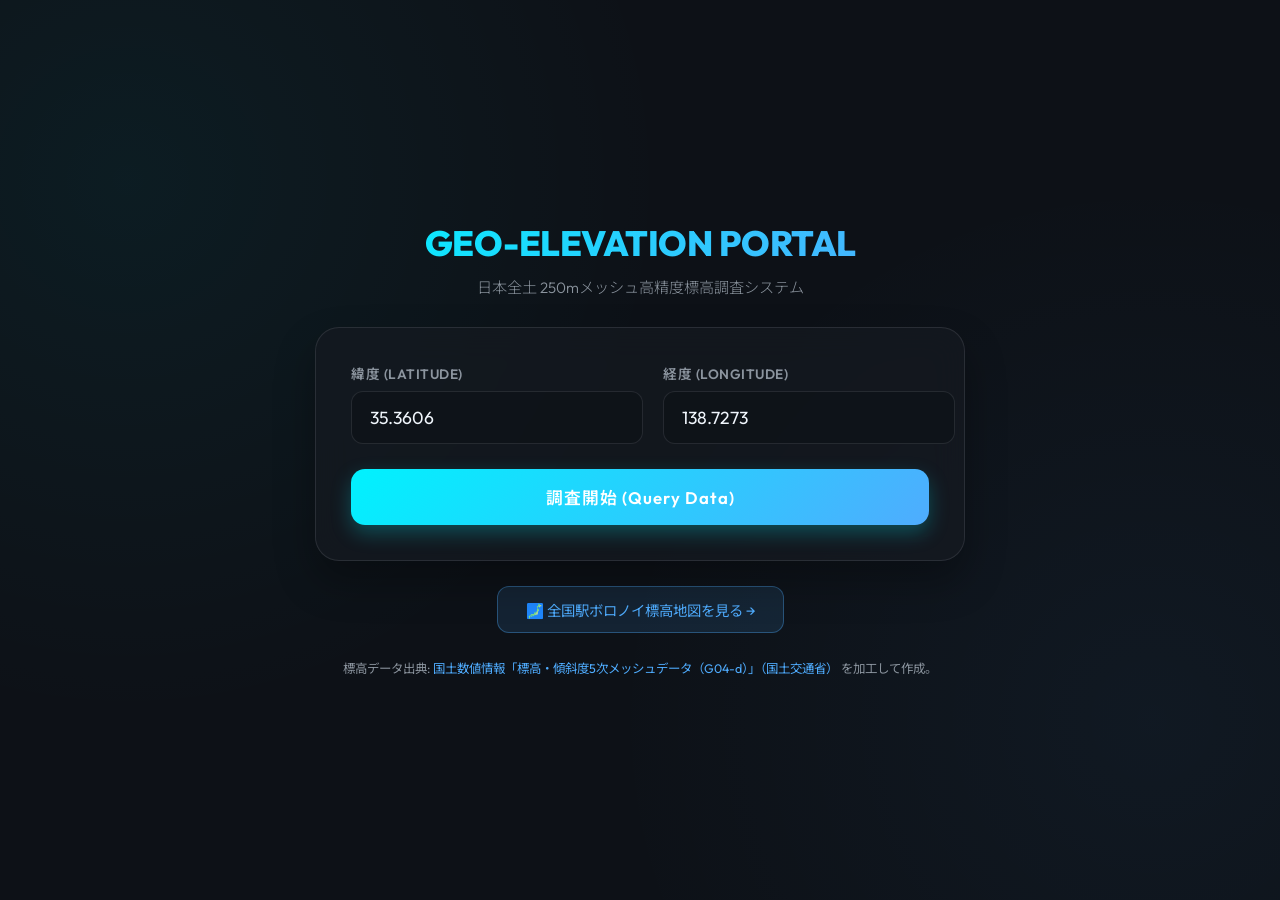
==== docs/index.html @ 61738df4 "Initial commit: Japan station elevation Voronoi map - Elevation search API (server.py / cloud_functi" ====
<!DOCTYPE html>
<html lang="ja">
<head>
    <meta charset="UTF-8">
    <meta name="viewport" content="width=device-width, initial-scale=1.0">
    <title>日本全国250mメッシュ標高調査システム</title>
    <link href="https://fonts.googleapis.com/css2?family=Outfit:wght@300;400;600;800&family=Noto+Sans+JP:wght@300;400;700&display=swap" rel="stylesheet">
    <style>
        :root {
            --bg-color: #0d1117;
            --card-bg: rgba(22, 27, 34, 0.7);
            --border-color: rgba(240, 246, 252, 0.1);
            --primary-glow: linear-gradient(135deg, #00f2fe 0%, #4facfe 100%);
            --accent-glow: linear-gradient(135deg, #ff0844 0%, #ffb199 100%);
            --text-main: #f0f6fc;
            --text-sub: #8b949e;
        }
        * { box-sizing: border-box; margin: 0; padding: 0; }
        body {
            font-family: 'Outfit', 'Noto Sans JP', sans-serif;
            background-color: var(--bg-color);
            background-image: radial-gradient(circle at 10% 20%, rgba(0, 242, 254, 0.05) 0%, transparent 40%),
                              radial-gradient(circle at 90% 80%, rgba(79, 172, 254, 0.05) 0%, transparent 40%);
            color: var(--text-main);
            min-height: 100vh;
            display: flex;
            justify-content: center;
            align-items: center;
            padding: 20px;
            overflow-x: hidden;
        }
        .container { width: 100%; max-width: 650px; z-index: 10; }
        header { text-align: center; margin-bottom: 30px; animation: fadeInDown 0.8s cubic-bezier(0.16, 1, 0.3, 1); }
        header h1 {
            font-size: 2.2rem; font-weight: 800;
            background: linear-gradient(120deg, #00f2fe, #4facfe, #00f2fe);
            background-size: 200% auto;
            -webkit-background-clip: text; -webkit-text-fill-color: transparent;
            margin-bottom: 10px; letter-spacing: -0.5px; animation: shine 4s linear infinite;
        }
        header p { font-size: 0.95rem; color: var(--text-sub); font-weight: 300; }
        .card {
            background: var(--card-bg); backdrop-filter: blur(16px); -webkit-backdrop-filter: blur(16px);
            border: 1px solid var(--border-color); border-radius: 24px; padding: 35px;
            box-shadow: 0 20px 40px rgba(0, 0, 0, 0.3);
            animation: fadeInUp 0.8s cubic-bezier(0.16, 1, 0.3, 1); margin-bottom: 25px;
        }
        .form-grid { display: grid; grid-template-columns: 1fr 1fr; gap: 20px; margin-bottom: 25px; }
        .input-group { display: flex; flex-direction: column; gap: 8px; }
        .input-group label {
            font-size: 0.85rem; color: var(--text-sub); font-weight: 600;
            letter-spacing: 0.5px; text-transform: uppercase;
        }
        .input-group input {
            background: rgba(13, 17, 23, 0.6); border: 1px solid var(--border-color);
            border-radius: 12px; padding: 14px 18px; font-size: 1.1rem; color: var(--text-main);
            font-family: inherit; transition: all 0.3s cubic-bezier(0.16, 1, 0.3, 1);
        }
        .input-group input:focus {
            outline: none; border-color: #4facfe; box-shadow: 0 0 15px rgba(79, 172, 254, 0.2);
            background: rgba(13, 17, 23, 0.8);
        }
        .btn-submit {
            width: 100%; background: var(--primary-glow); border: none; border-radius: 14px;
            padding: 16px; color: #ffffff; font-size: 1.05rem; font-weight: 600; font-family: inherit;
            cursor: pointer; box-shadow: 0 8px 20px rgba(0, 242, 254, 0.25);
            transition: all 0.3s cubic-bezier(0.16, 1, 0.3, 1); letter-spacing: 1px;
        }
        .btn-submit:hover { transform: translateY(-2px); box-shadow: 0 12px 28px rgba(0, 242, 254, 0.35); filter: brightness(1.1); }
        .btn-submit:active { transform: translateY(0); }
        .result-container {
            display: none; margin-top: 30px; padding-top: 25px;
            border-top: 1px solid var(--border-color); animation: fadeIn 0.5s cubic-bezier(0.16, 1, 0.3, 1);
        }
        .result-title {
            font-size: 0.9rem; color: var(--text-sub); font-weight: 600; text-transform: uppercase;
            letter-spacing: 1px; margin-bottom: 20px; display: flex; align-items: center; gap: 8px;
        }
        .result-title::before {
            content: ''; display: inline-block; width: 6px; height: 6px;
            border-radius: 50%; background-color: #00f2fe;
        }
        .result-grid { display: grid; grid-template-columns: 1fr 1fr; gap: 20px; }
        .result-box {
            background: rgba(13, 17, 23, 0.4); border: 1px solid var(--border-color);
            border-radius: 16px; padding: 20px; position: relative; overflow: hidden;
        }
        .result-box::after { content: ''; position: absolute; top: 0; left: 0; width: 4px; height: 100%; }
        .result-box.average::after { background: var(--primary-glow); }
        .result-box.minimum::after { background: var(--accent-glow); }
        .result-label { font-size: 0.8rem; color: var(--text-sub); margin-bottom: 8px; font-weight: 400; }
        .result-val { font-size: 2.2rem; font-weight: 800; letter-spacing: -1px; }
        .result-unit { font-size: 1rem; font-weight: 400; color: var(--text-sub); margin-left: 4px; }
        .ocean-tag {
            grid-column: span 2; background: rgba(79, 172, 254, 0.1);
            border: 1px dashed rgba(79, 172, 254, 0.3); border-radius: 12px;
            padding: 12px; text-align: center; font-size: 0.9rem; color: #00f2fe;
        }
        .credit {
            text-align: center; margin-top: 25px; font-size: 0.78rem; line-height: 1.7; color: var(--text-sub);
        }
        .credit a { color: #4facfe; text-decoration: none; }
        .credit a:hover { text-decoration: underline; }
        @keyframes shine { to { background-position: 200% auto; } }
        @keyframes fadeInDown { from { opacity: 0; transform: translateY(-20px); } to { opacity: 1; transform: translateY(0); } }
        @keyframes fadeInUp { from { opacity: 0; transform: translateY(30px); } to { opacity: 1; transform: translateY(0); } }
        @keyframes fadeIn { from { opacity: 0; } to { opacity: 1; } }
    </style>
</head>
<body>
    <div class="container">
        <header>
            <h1>GEO-ELEVATION PORTAL</h1>
            <p>日本全土 250mメッシュ高精度標高調査システム</p>
        </header>

        <main>
            <div class="card">
                <form id="searchForm" onsubmit="searchElevation(event)">
                    <div class="form-grid">
                        <div class="input-group">
                            <label for="lat">緯度 (Latitude)</label>
                            <input type="number" id="lat" name="lat" step="any" min="20.0" max="46.0" placeholder="例: 35.3606" required>
                        </div>
                        <div class="input-group">
                            <label for="lon">経度 (Longitude)</label>
                            <input type="number" id="lon" name="lon" step="any" min="122.0" max="155.0" placeholder="例: 138.7273" required>
                        </div>
                    </div>
                    <button type="submit" class="btn-submit">調査開始 (Query Data)</button>
                </form>

                <div class="result-container" id="resultContainer">
                    <div class="result-title">調査結果 (Search Results)</div>
                    <div class="result-grid" id="resultGrid"></div>
                </div>
            </div>

            <!-- ボロノイ地図へのリンク -->
            <div style="text-align:center; margin-top:20px;">
                <a href="voronoi.html" style="
                    display:inline-block; padding:12px 28px;
                    background:rgba(79,172,254,0.12);
                    border:1px solid rgba(79,172,254,0.35);
                    border-radius:12px; color:#4facfe;
                    font-size:0.9rem; text-decoration:none;
                    transition:background 0.2s;
                " onmouseover="this.style.background='rgba(79,172,254,0.22)'"
                   onmouseout="this.style.background='rgba(79,172,254,0.12)'">
                    🗾 全国駅ボロノイ標高地図を見る →
                </a>
            </div>

            <footer class="credit">
                標高データ出典:
                <a href="https://nlftp.mlit.go.jp/ksj/gml/datalist/KsjTmplt-G04-d.html" target="_blank" rel="noopener">
                    国土数値情報「標高・傾斜度5次メッシュデータ（G04-d）」（国土交通省）
                </a>
                を加工して作成。
            </footer>
        </main>
    </div>

    <script>
        // ▼▼▼ デプロイ後、Cloud Function のトリガーURLに書き換えてください ▼▼▼
        // 例: https://asia-northeast1-PROJECT_ID.cloudfunctions.net/elevation
        const API_BASE = "https://REGION-PROJECT_ID.cloudfunctions.net/elevation";
        // ▲▲▲ 第2世代の場合は Cloud Run の *.run.app URL になることがあります ▲▲▲

        document.getElementById('lat').value = "35.3606";
        document.getElementById('lon').value = "138.7273";

        function searchElevation(event) {
            event.preventDefault();
            const lat = document.getElementById('lat').value;
            const lon = document.getElementById('lon').value;
            const btn = document.querySelector('.btn-submit');

            btn.textContent = 'データ解析中...';
            btn.disabled = true;

            const url = `${API_BASE}?lat=${encodeURIComponent(lat)}&lon=${encodeURIComponent(lon)}`;

            fetch(url)
                .then(response => response.json())
                .then(res => {
                    btn.textContent = '調査開始 (Query Data)';
                    btn.disabled = false;

                    const container = document.getElementById('resultContainer');
                    const grid = document.getElementById('resultGrid');
                    container.style.display = 'block';
                    grid.innerHTML = '';

                    if (res.status === 'success') {
                        const data = res.data;
                        if (data.is_ocean) {
                            grid.innerHTML = `
                                <div class="ocean-tag">
                                    🌊 指定された座標は「海域」または「未計測領域」です (標高データがありません)。
                                </div>`;
                        } else {
                            const avgVal = data.average_elevation_m !== null ? data.average_elevation_m : 'N/A';
                            const minVal = data.minimum_elevation_m !== null ? data.minimum_elevation_m : 'N/A';
                            grid.innerHTML = `
                                <div class="result-box average">
                                    <div class="result-label">平均標高 (Average Elevation)</div>
                                    <div class="result-val" id="avgCounter">${avgVal}<span class="result-unit">m</span></div>
                                </div>
                                <div class="result-box minimum">
                                    <div class="result-label">最低標高 (Minimum Elevation)</div>
                                    <div class="result-val" id="minCounter">${minVal}<span class="result-unit">m</span></div>
                                </div>`;
                            animateValue("avgCounter", 0, data.average_elevation_m, 600);
                            animateValue("minCounter", 0, data.minimum_elevation_m, 600);
                        }
                    } else {
                        grid.innerHTML = `
                            <div class="ocean-tag" style="background: rgba(255, 8, 68, 0.1); border-color: rgba(255, 8, 68, 0.3); color: #ffb199;">
                                ⚠️ エラー: ${res.message}
                            </div>`;
                    }
                })
                .catch(err => {
                    btn.textContent = '調査開始 (Query Data)';
                    btn.disabled = false;
                    alert('通信エラーが発生しました。API_BASE のURLが正しいか、関数が稼働しているか確認してください。');
                });
        }

        function animateValue(id, start, end, duration) {
            if (end === null || isNaN(end)) return;
            const obj = document.getElementById(id);
            const range = end - start;
            let current = start;
            const increment = range / (duration / 16);
            const step = () => {
                current += increment;
                if ((increment > 0 && current >= end) || (increment < 0 && current <= end)) {
                    obj.innerHTML = `${end.toFixed(1)}<span class="result-unit">m</span>`;
                } else {
                    obj.innerHTML = `${current.toFixed(1)}<span class="result-unit">m</span>`;
                    requestAnimationFrame(step);
                }
            };
            requestAnimationFrame(step);
        }
    </script>
</body>
</html>
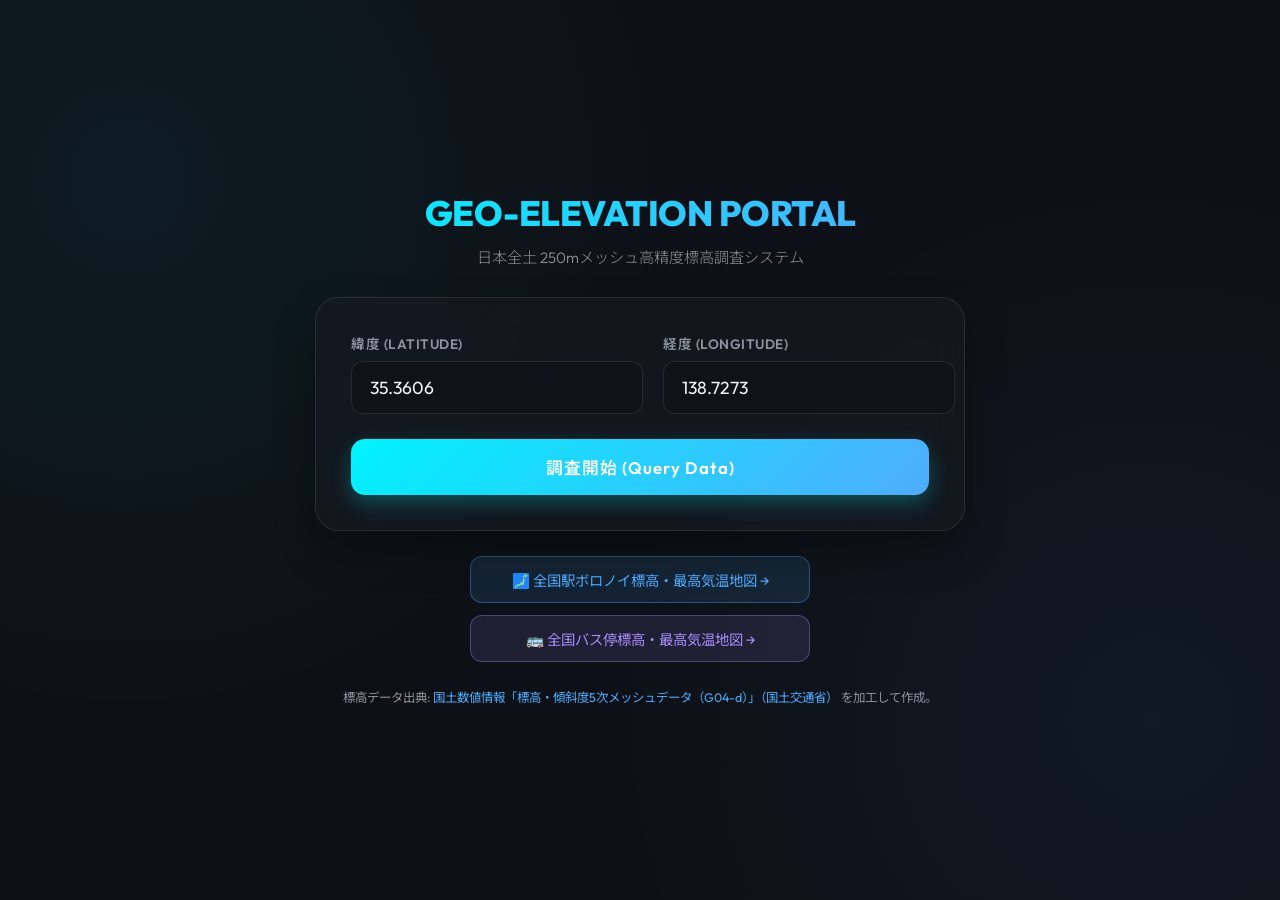
==== commit 3e4e503b: "feat: add August max temperature to station/bus data and maps with Google Maps integration" ====
--- a/docs/index.html
+++ b/docs/index.html
@@ -136,10 +136,10 @@
                 </div>
             </div>
 
-            <!-- ボロノイ地図へのリンク -->
-            <div style="text-align:center; margin-top:20px;">
+            <!-- 地図へのリンク -->
+            <div style="text-align:center; margin-top:20px; display:flex; flex-direction:column; gap:12px; align-items:center;">
                 <a href="voronoi.html" style="
-                    display:inline-block; padding:12px 28px;
+                    display:inline-block; padding:12px 28px; width:340px;
                     background:rgba(79,172,254,0.12);
                     border:1px solid rgba(79,172,254,0.35);
                     border-radius:12px; color:#4facfe;
@@ -147,7 +147,18 @@
                     transition:background 0.2s;
                 " onmouseover="this.style.background='rgba(79,172,254,0.22)'"
                    onmouseout="this.style.background='rgba(79,172,254,0.12)'">
-                    🗾 全国駅ボロノイ標高地図を見る →
+                    🗾 全国駅ボロノイ標高・最高気温地図 →
+                </a>
+                <a href="bus_map.html" style="
+                    display:inline-block; padding:12px 28px; width:340px;
+                    background:rgba(167,139,250,0.12);
+                    border:1px solid rgba(167,139,250,0.35);
+                    border-radius:12px; color:#a78bfa;
+                    font-size:0.9rem; text-decoration:none;
+                    transition:background 0.2s;
+                " onmouseover="this.style.background='rgba(167,139,250,0.22)'"
+                   onmouseout="this.style.background='rgba(167,139,250,0.12)'">
+                    🚌 全国バス停標高・最高気温地図 →
                 </a>
             </div>
 
@@ -164,7 +175,7 @@
     <script>
         // ▼▼▼ デプロイ後、Cloud Function のトリガーURLに書き換えてください ▼▼▼
         // 例: https://asia-northeast1-PROJECT_ID.cloudfunctions.net/elevation
-        const API_BASE = "https://REGION-PROJECT_ID.cloudfunctions.net/elevation";
+        const API_BASE = "https://elevation-wk6dir7e3q-an.a.run.app";
         // ▲▲▲ 第2世代の場合は Cloud Run の *.run.app URL になることがあります ▲▲▲
 
         document.getElementById('lat').value = "35.3606";
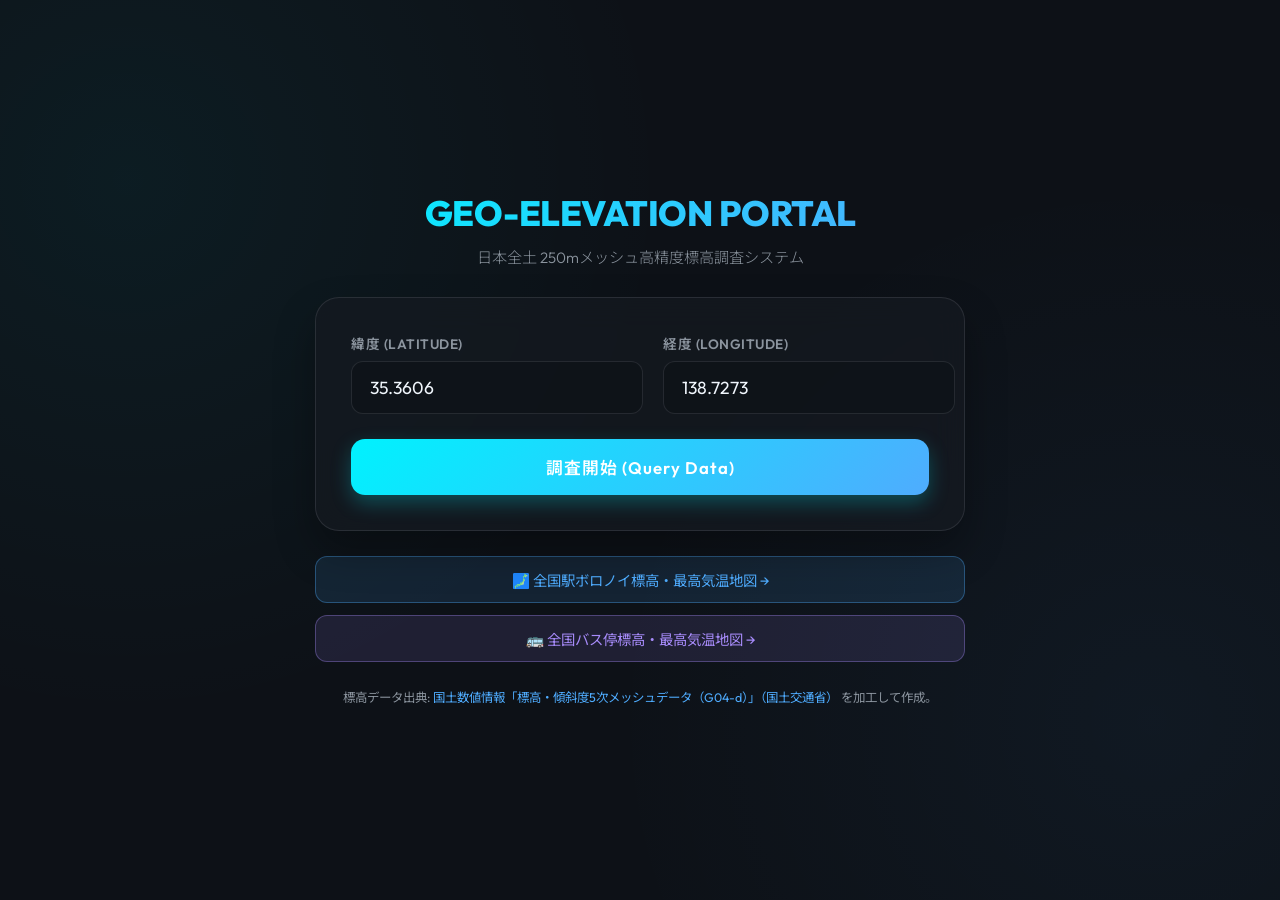
==== commit cba66e71: "fix: mobile layout, tooltip context, zoom threshold improvements bus_map.html: - Zoom threshold: 12-" ====
--- a/docs/index.html
+++ b/docs/index.html
@@ -105,6 +105,13 @@
         @keyframes fadeInDown { from { opacity: 0; transform: translateY(-20px); } to { opacity: 1; transform: translateY(0); } }
         @keyframes fadeInUp { from { opacity: 0; transform: translateY(30px); } to { opacity: 1; transform: translateY(0); } }
         @keyframes fadeIn { from { opacity: 0; } to { opacity: 1; } }
+        @media (max-width: 480px) {
+          header h1 { font-size: 1.6rem; }
+          .card { padding: 22px 18px; }
+          .form-grid { grid-template-columns: 1fr; gap: 14px; }
+          .result-grid { grid-template-columns: 1fr; }
+          .ocean-tag { grid-column: span 1; }
+        }
     </style>
 </head>
 <body>
@@ -137,25 +144,25 @@
             </div>
 
             <!-- 地図へのリンク -->
-            <div style="text-align:center; margin-top:20px; display:flex; flex-direction:column; gap:12px; align-items:center;">
+            <div style="text-align:center; margin-top:20px; display:flex; flex-direction:column; gap:12px;">
                 <a href="voronoi.html" style="
-                    display:inline-block; padding:12px 28px; width:340px;
+                    display:block; padding:12px 24px;
                     background:rgba(79,172,254,0.12);
                     border:1px solid rgba(79,172,254,0.35);
                     border-radius:12px; color:#4facfe;
                     font-size:0.9rem; text-decoration:none;
-                    transition:background 0.2s;
+                    transition:background 0.2s; text-align:center;
                 " onmouseover="this.style.background='rgba(79,172,254,0.22)'"
                    onmouseout="this.style.background='rgba(79,172,254,0.12)'">
                     🗾 全国駅ボロノイ標高・最高気温地図 →
                 </a>
                 <a href="bus_map.html" style="
-                    display:inline-block; padding:12px 28px; width:340px;
+                    display:block; padding:12px 24px;
                     background:rgba(167,139,250,0.12);
                     border:1px solid rgba(167,139,250,0.35);
                     border-radius:12px; color:#a78bfa;
                     font-size:0.9rem; text-decoration:none;
-                    transition:background 0.2s;
+                    transition:background 0.2s; text-align:center;
                 " onmouseover="this.style.background='rgba(167,139,250,0.22)'"
                    onmouseout="this.style.background='rgba(167,139,250,0.12)'">
                     🚌 全国バス停標高・最高気温地図 →
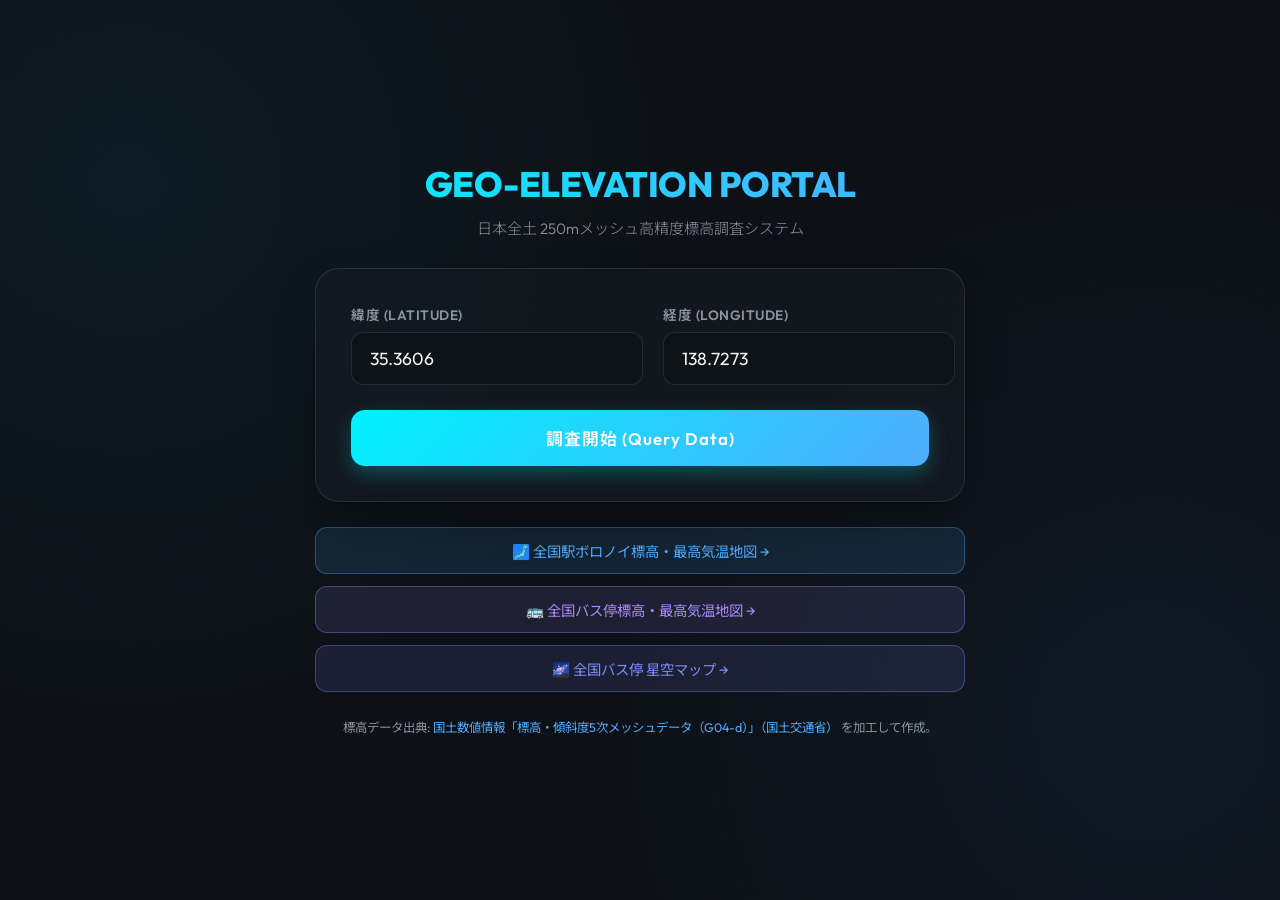
==== commit c13e2af5: "バス停マップ改善 + 星空専用マップ新規追加 bus_map.html: - クマ出没レイヤOFF時にcanvasレンダラーも確実に削除（bearRendererをグローバル化）しバス停レイヤのクリッ" ====
--- a/docs/index.html
+++ b/docs/index.html
@@ -166,6 +166,17 @@
                 " onmouseover="this.style.background='rgba(167,139,250,0.22)'"
                    onmouseout="this.style.background='rgba(167,139,250,0.12)'">
                     🚌 全国バス停標高・最高気温地図 →
+                </a>
+                <a href="star_map.html" style="
+                    display:block; padding:12px 24px;
+                    background:rgba(129,140,248,0.12);
+                    border:1px solid rgba(129,140,248,0.35);
+                    border-radius:12px; color:#818cf8;
+                    font-size:0.9rem; text-decoration:none;
+                    transition:background 0.2s; text-align:center;
+                " onmouseover="this.style.background='rgba(129,140,248,0.22)'"
+                   onmouseout="this.style.background='rgba(129,140,248,0.12)'">
+                    🌌 全国バス停 星空マップ →
                 </a>
             </div>
 
